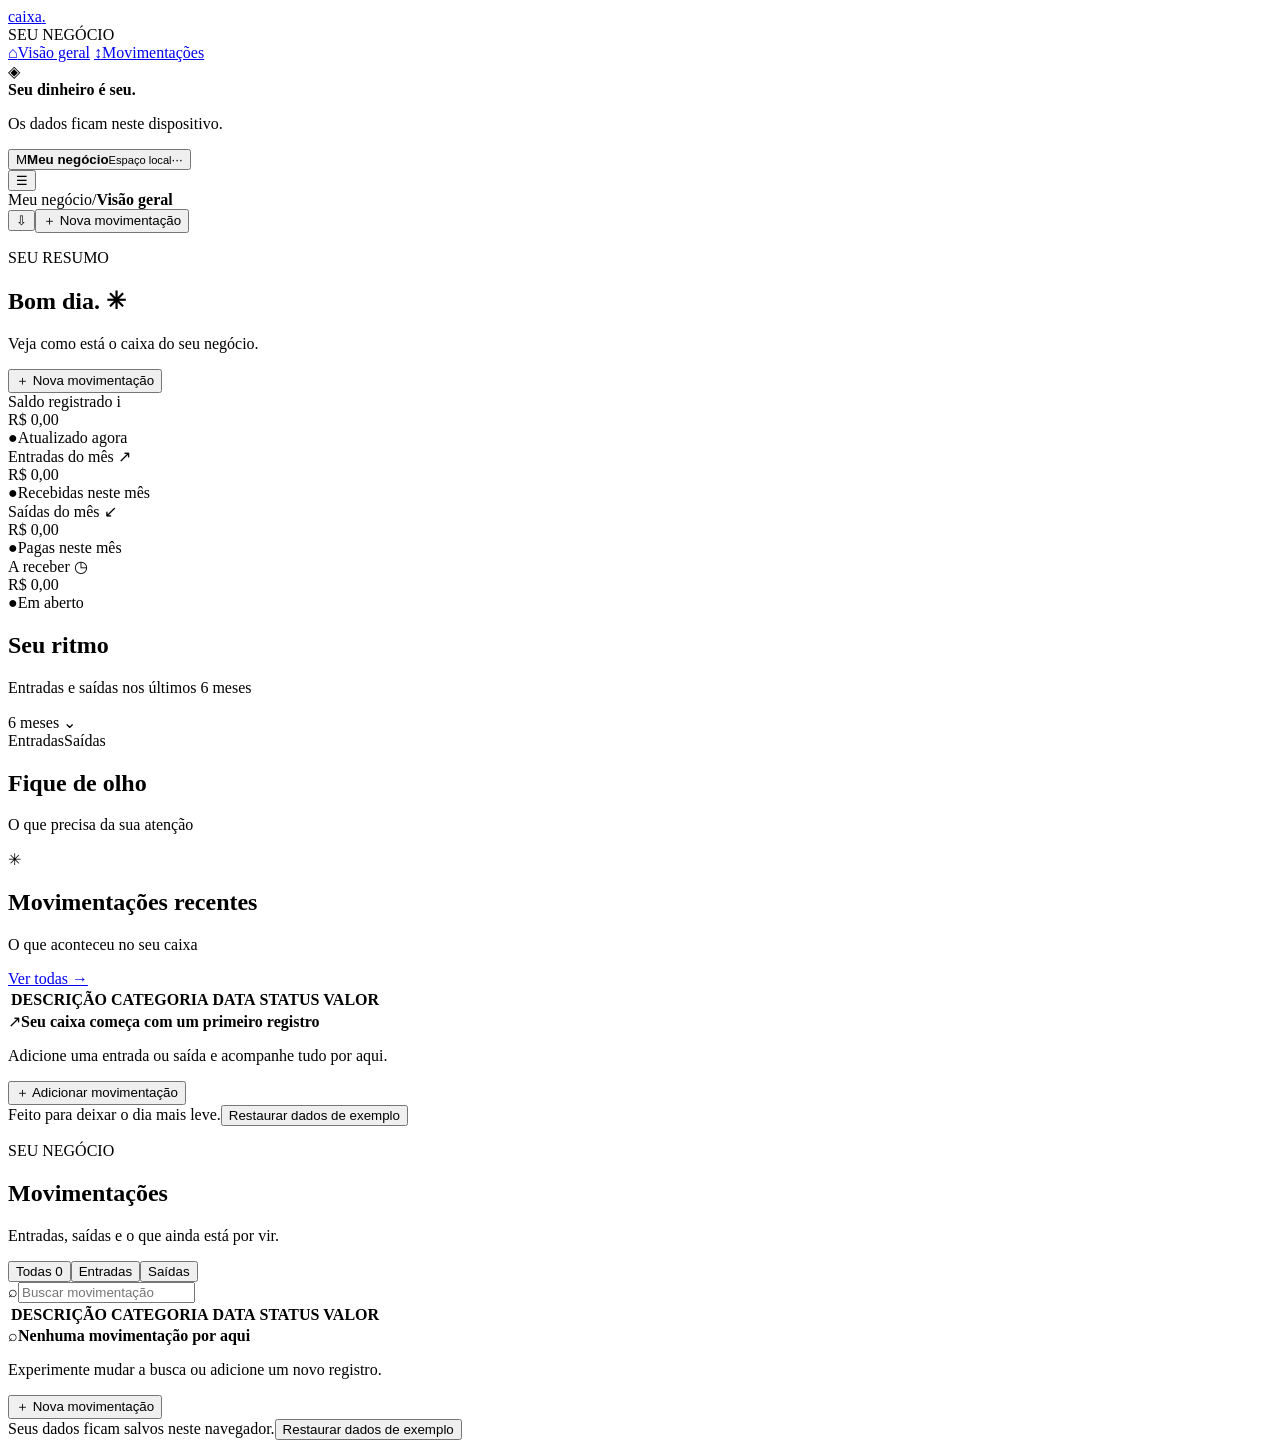
==== app.html @ cd9c591f "Add app.html" ====
<!doctype html>
<html lang="pt-BR">
  <head>
    <meta charset="UTF-8" />
    <meta name="viewport" content="width=device-width, initial-scale=1.0" />
    <meta name="theme-color" content="#f6f7f4" />
    <meta name="description" content="Um jeito simples e privado de acompanhar o caixa do seu negócio." />
    <title>Caixa — seu negócio, em dia</title>
    <link rel="stylesheet" href="styles.css" />
    <script src="app.js" defer></script>
  </head>
  <body>
    <div class="app-shell">
      <aside class="sidebar" id="sidebar">
        <a class="brand" href="#inicio" aria-label="Caixa, início">
          <span class="brand-mark"><span></span><span></span><span></span></span>
          <span>caixa<span class="brand-dot">.</span></span>
        </a>
        <div class="workspace-label">SEU NEGÓCIO</div>
        <nav class="main-nav" aria-label="Navegação principal">
          <a class="nav-item active" href="#inicio" data-view="inicio"><span class="nav-icon">⌂</span>Visão geral</a>
          <a class="nav-item" href="#movimentacoes" data-view="movimentacoes"><span class="nav-icon">↕</span>Movimentações</a>
        </nav>
        <div class="sidebar-bottom">
          <div class="privacy-card">
            <span class="privacy-icon">◈</span>
            <div><strong>Seu dinheiro é seu.</strong><p>Os dados ficam neste dispositivo.</p></div>
          </div>
          <button class="profile-button" type="button" aria-label="Perfil local">
            <span class="avatar">M</span><span class="profile-copy"><strong>Meu negócio</strong><small>Espaço local</small></span><span class="profile-menu">···</span>
          </button>
        </div>
      </aside>

      <main class="main-content">
        <header class="topbar">
          <button class="mobile-menu" id="mobile-menu" type="button" aria-label="Abrir menu">☰</button>
          <div class="breadcrumb"><span>Meu negócio</span><span class="crumb-slash">/</span><strong id="crumb-title">Visão geral</strong></div>
          <div class="top-actions"><button class="icon-button" id="export-button" type="button" title="Exportar movimentações em CSV" aria-label="Exportar CSV">⇩</button><button class="button button-primary top-add" id="top-add" type="button"><span>＋</span> Nova movimentação</button></div>
        </header>

        <section class="page-view" id="overview-view">
          <div class="page-heading">
            <div><p class="eyebrow" id="today-label">SEU RESUMO</p><h1>Bom dia. <span class="heading-spark">✳</span></h1><p class="subheading">Veja como está o caixa do seu negócio.</p></div>
            <button class="button button-primary heading-add" id="heading-add" type="button"><span>＋</span> Nova movimentação</button>
          </div>

          <div class="summary-grid">
            <article class="summary-card balance-card">
              <div class="card-label">Saldo registrado <span class="info-dot" title="Entradas recebidas menos saídas pagas, no histórico deste dispositivo.">i</span></div>
              <div class="metric" id="balance-value">R$ 0,00</div>
              <div class="metric-foot"><span class="metric-badge">●</span><span id="balance-foot">Atualizado agora</span></div>
              <div class="balance-decoration"><i></i><i></i><i></i><i></i><i></i></div>
            </article>
            <article class="summary-card">
              <div class="card-label">Entradas do mês <span class="metric-icon income-icon">↗</span></div>
              <div class="metric" id="income-value">R$ 0,00</div>
              <div class="metric-foot"><span class="muted-dot">●</span><span id="income-foot">Recebidas neste mês</span></div>
            </article>
            <article class="summary-card">
              <div class="card-label">Saídas do mês <span class="metric-icon expense-icon">↙</span></div>
              <div class="metric" id="expense-value">R$ 0,00</div>
              <div class="metric-foot"><span class="muted-dot">●</span><span id="expense-foot">Pagas neste mês</span></div>
            </article>
            <article class="summary-card due-card">
              <div class="card-label">A receber <span class="metric-icon due-icon">◷</span></div>
              <div class="metric" id="receivable-value">R$ 0,00</div>
              <div class="metric-foot"><span class="muted-dot">●</span><span id="receivable-foot">Em aberto</span></div>
            </article>
          </div>

          <div class="content-grid">
            <section class="panel chart-panel">
              <div class="panel-heading"><div><h2>Seu ritmo</h2><p>Entradas e saídas nos últimos 6 meses</p></div><span class="chart-period">6 meses <span>⌄</span></span></div>
              <div class="chart-legend"><span><i class="legend-income"></i>Entradas</span><span><i class="legend-expense"></i>Saídas</span></div>
              <div class="chart" id="cashflow-chart" aria-label="Gráfico de entradas e saídas"></div>
            </section>
            <section class="panel attention-panel">
              <div class="panel-heading"><div><h2>Fique de olho</h2><p>O que precisa da sua atenção</p></div><span class="attention-spark">✳</span></div>
              <div class="attention-content" id="attention-content"></div>
            </section>
          </div>

          <section class="panel transactions-panel">
            <div class="panel-heading transaction-heading"><div><h2>Movimentações recentes</h2><p>O que aconteceu no seu caixa</p></div><a href="#movimentacoes" class="text-link" data-view="movimentacoes">Ver todas <span>→</span></a></div>
            <div class="table-wrap"><table><thead><tr><th>DESCRIÇÃO</th><th>CATEGORIA</th><th>DATA</th><th>STATUS</th><th class="amount-col">VALOR</th><th></th></tr></thead><tbody id="recent-rows"></tbody></table></div>
            <div class="empty-state hidden" id="recent-empty"><span class="empty-illustration">↗</span><strong>Seu caixa começa com um primeiro registro</strong><p>Adicione uma entrada ou saída e acompanhe tudo por aqui.</p><button class="button button-secondary" id="empty-add">＋ Adicionar movimentação</button></div>
          </section>
          <footer class="app-footer"><span>Feito para deixar o dia mais leve.</span><button id="reset-demo" type="button">Restaurar dados de exemplo</button></footer>
        </section>

        <section class="page-view hidden" id="transactions-view">
          <div class="page-heading compact-heading"><div><p class="eyebrow">SEU NEGÓCIO</p><h1>Movimentações</h1><p class="subheading">Entradas, saídas e o que ainda está por vir.</p></div></div>
          <section class="panel transactions-panel all-transactions-panel">
            <div class="list-toolbar"><div class="filter-tabs" role="tablist" aria-label="Filtrar movimentações"><button class="filter-tab active" data-filter="todas" role="tab">Todas <span id="count-all">0</span></button><button class="filter-tab" data-filter="entrada" role="tab">Entradas</button><button class="filter-tab" data-filter="saida" role="tab">Saídas</button></div><label class="search-box"><span>⌕</span><input id="search-input" type="search" placeholder="Buscar movimentação" aria-label="Buscar movimentação" /></label></div>
            <div class="table-wrap"><table><thead><tr><th>DESCRIÇÃO</th><th>CATEGORIA</th><th>DATA</th><th>STATUS</th><th class="amount-col">VALOR</th><th></th></tr></thead><tbody id="all-rows"></tbody></table></div>
            <div class="empty-state hidden" id="all-empty"><span class="empty-illustration">⌕</span><strong>Nenhuma movimentação por aqui</strong><p>Experimente mudar a busca ou adicione um novo registro.</p><button class="button button-secondary" id="list-add">＋ Nova movimentação</button></div>
          </section>
          <footer class="app-footer"><span>Seus dados ficam salvos neste navegador.</span><button id="reset-demo-list" type="button">Restaurar dados de exemplo</button></footer>
        </section>
      </main>
    </div>
    <div class="toast" id="toast" role="status" aria-live="polite"></div>

    <dialog class="modal" id="transaction-modal">
      <form id="transaction-form" method="dialog">
        <div class="modal-heading"><div><p class="eyebrow">NO SEU CAIXA</p><h2>Nova movimentação</h2></div><button class="close-button" type="button" id="close-modal" aria-label="Fechar">×</button></div>
        <div class="type-switch" role="group" aria-label="Tipo de movimentação"><button class="type-option selected" type="button" data-type="entrada"><span>↗</span>Entrada</button><button class="type-option" type="button" data-type="saida"><span>↙</span>Saída</button></div>
        <label class="field-label">O que é?<input id="description" name="description" maxlength="64" placeholder="Ex.: Projeto de identidade visual" required /></label>
        <div class="field-row"><label class="field-label">Valor (R$)<input id="amount" name="amount" type="number" min="0.01" step="0.01" placeholder="0,00" required /></label><label class="field-label">Data<input id="date" name="date" type="date" required /></label></div>
        <div class="field-row"><label class="field-label">Categoria<select id="category" name="category"></select></label><label class="field-label">Status<select id="status" name="status"><option value="pendente">Em aberto</option><option value="concluida">Recebida / paga</option></select></label></div>
        <div class="modal-actions"><button class="button button-secondary" type="button" id="cancel-modal">Cancelar</button><button class="button button-primary" type="submit">Salvar movimentação <span>→</span></button></div>
      </form>
    </dialog>
    <dialog class="confirm-modal" id="confirm-modal"><div class="confirm-content"><span class="confirm-icon">↻</span><h2>Voltar ao começo?</h2><p>Isso restaura os exemplos e apaga os registros salvos neste navegador.</p><div class="modal-actions"><button class="button button-secondary" id="cancel-reset" type="button">Manter meus dados</button><button class="button button-primary" id="confirm-reset" type="button">Restaurar exemplos</button></div></div></dialog>
  </body>
</html>
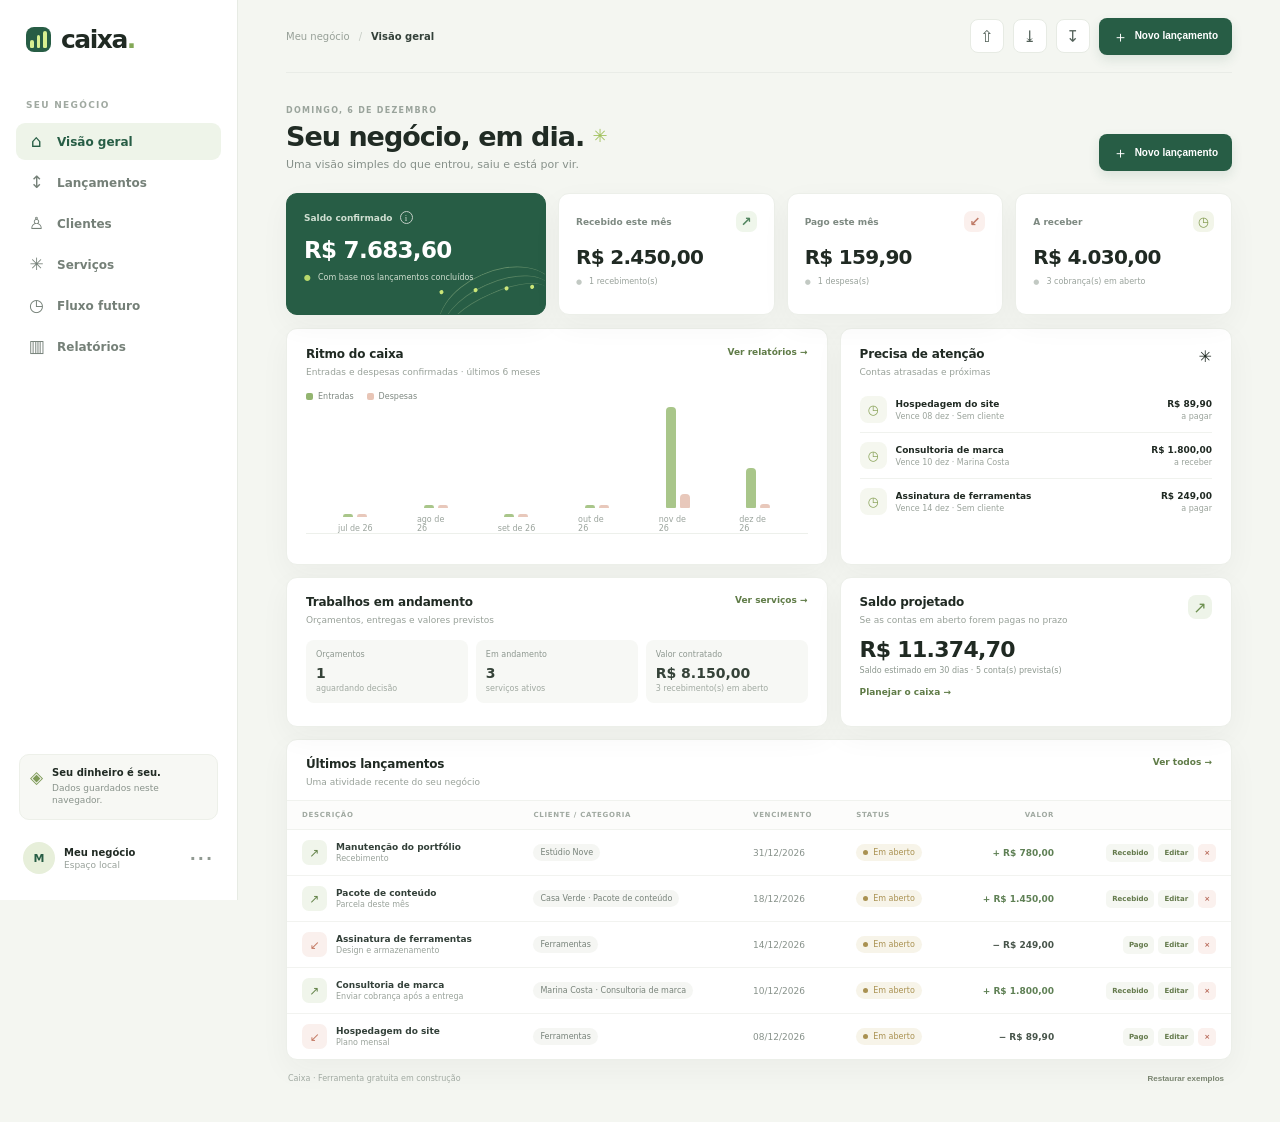
==== commit bf23c9d0: "Expand Caixa into a client and service cashflow workspace" ====
--- a/app.html
+++ b/app.html
@@ -3,32 +3,29 @@
   <head>
     <meta charset="UTF-8" />
     <meta name="viewport" content="width=device-width, initial-scale=1.0" />
-    <meta name="theme-color" content="#f6f7f4" />
-    <meta name="description" content="Um jeito simples e privado de acompanhar o caixa do seu negócio." />
-    <title>Caixa — seu negócio, em dia</title>
+    <meta name="theme-color" content="#f4f6f1" />
+    <meta name="description" content="Organize clientes, recebimentos e despesas do seu negócio em um só lugar." />
+    <title>Caixa — gestão simples para quem trabalha por conta</title>
     <link rel="stylesheet" href="styles.css" />
+    <link rel="stylesheet" href="features.css" />
     <script src="app.js" defer></script>
   </head>
   <body>
     <div class="app-shell">
       <aside class="sidebar" id="sidebar">
-        <a class="brand" href="#inicio" aria-label="Caixa, início">
-          <span class="brand-mark"><span></span><span></span><span></span></span>
-          <span>caixa<span class="brand-dot">.</span></span>
-        </a>
+        <a class="brand" href="#inicio" aria-label="Caixa, início"><span class="brand-mark"><i></i><i></i><i></i></span><span>caixa<span class="brand-dot">.</span></span></a>
         <div class="workspace-label">SEU NEGÓCIO</div>
         <nav class="main-nav" aria-label="Navegação principal">
           <a class="nav-item active" href="#inicio" data-view="inicio"><span class="nav-icon">⌂</span>Visão geral</a>
-          <a class="nav-item" href="#movimentacoes" data-view="movimentacoes"><span class="nav-icon">↕</span>Movimentações</a>
+          <a class="nav-item" href="#lancamentos" data-view="lancamentos"><span class="nav-icon">↕</span>Lançamentos</a>
+          <a class="nav-item" href="#clientes" data-view="clientes"><span class="nav-icon">♙</span>Clientes</a>
+          <a class="nav-item" href="#servicos" data-view="servicos"><span class="nav-icon">✳</span>Serviços</a>
+          <a class="nav-item" href="#planejamento" data-view="planejamento"><span class="nav-icon">◷</span>Fluxo futuro</a>
+          <a class="nav-item" href="#relatorios" data-view="relatorios"><span class="nav-icon">▥</span>Relatórios</a>
         </nav>
         <div class="sidebar-bottom">
-          <div class="privacy-card">
-            <span class="privacy-icon">◈</span>
-            <div><strong>Seu dinheiro é seu.</strong><p>Os dados ficam neste dispositivo.</p></div>
-          </div>
-          <button class="profile-button" type="button" aria-label="Perfil local">
-            <span class="avatar">M</span><span class="profile-copy"><strong>Meu negócio</strong><small>Espaço local</small></span><span class="profile-menu">···</span>
-          </button>
+          <div class="privacy-card"><span class="privacy-icon">◈</span><div><strong>Seu dinheiro é seu.</strong><p>Dados guardados neste navegador.</p></div></div>
+          <button class="profile-button" type="button" aria-label="Perfil local"><span class="avatar">M</span><span class="profile-copy"><strong>Meu negócio</strong><small>Espaço local</small></span><span class="profile-menu">···</span></button>
         </div>
       </aside>
 
@@ -36,83 +33,85 @@
         <header class="topbar">
           <button class="mobile-menu" id="mobile-menu" type="button" aria-label="Abrir menu">☰</button>
           <div class="breadcrumb"><span>Meu negócio</span><span class="crumb-slash">/</span><strong id="crumb-title">Visão geral</strong></div>
-          <div class="top-actions"><button class="icon-button" id="export-button" type="button" title="Exportar movimentações em CSV" aria-label="Exportar CSV">⇩</button><button class="button button-primary top-add" id="top-add" type="button"><span>＋</span> Nova movimentação</button></div>
+          <div class="top-actions">
+            <button class="icon-button" id="import-button" type="button" title="Importar CSV" aria-label="Importar CSV">⇧</button>
+            <input id="csv-file" type="file" accept=".csv,text/csv" hidden />
+            <button class="icon-button" id="backup-button" type="button" title="Baixar backup JSON" aria-label="Baixar backup">⤓</button>
+            <button class="icon-button" id="restore-button" type="button" title="Restaurar backup JSON" aria-label="Restaurar backup">↧</button>
+            <input id="backup-file" type="file" accept=".json,application/json" hidden />
+            <button class="button button-primary top-add" id="top-add" type="button"><span>＋</span> Novo lançamento</button>
+          </div>
         </header>
 
         <section class="page-view" id="overview-view">
           <div class="page-heading">
-            <div><p class="eyebrow" id="today-label">SEU RESUMO</p><h1>Bom dia. <span class="heading-spark">✳</span></h1><p class="subheading">Veja como está o caixa do seu negócio.</p></div>
-            <button class="button button-primary heading-add" id="heading-add" type="button"><span>＋</span> Nova movimentação</button>
+            <div><p class="eyebrow" id="today-label">SEU RESUMO</p><h1>Seu negócio, em dia. <span class="heading-spark">✳</span></h1><p class="subheading">Uma visão simples do que entrou, saiu e está por vir.</p></div>
+            <button class="button button-primary heading-add" id="heading-add" type="button"><span>＋</span> Novo lançamento</button>
           </div>
-
           <div class="summary-grid">
-            <article class="summary-card balance-card">
-              <div class="card-label">Saldo registrado <span class="info-dot" title="Entradas recebidas menos saídas pagas, no histórico deste dispositivo.">i</span></div>
-              <div class="metric" id="balance-value">R$ 0,00</div>
-              <div class="metric-foot"><span class="metric-badge">●</span><span id="balance-foot">Atualizado agora</span></div>
-              <div class="balance-decoration"><i></i><i></i><i></i><i></i><i></i></div>
-            </article>
-            <article class="summary-card">
-              <div class="card-label">Entradas do mês <span class="metric-icon income-icon">↗</span></div>
-              <div class="metric" id="income-value">R$ 0,00</div>
-              <div class="metric-foot"><span class="muted-dot">●</span><span id="income-foot">Recebidas neste mês</span></div>
-            </article>
-            <article class="summary-card">
-              <div class="card-label">Saídas do mês <span class="metric-icon expense-icon">↙</span></div>
-              <div class="metric" id="expense-value">R$ 0,00</div>
-              <div class="metric-foot"><span class="muted-dot">●</span><span id="expense-foot">Pagas neste mês</span></div>
-            </article>
-            <article class="summary-card due-card">
-              <div class="card-label">A receber <span class="metric-icon due-icon">◷</span></div>
-              <div class="metric" id="receivable-value">R$ 0,00</div>
-              <div class="metric-foot"><span class="muted-dot">●</span><span id="receivable-foot">Em aberto</span></div>
-            </article>
+            <article class="summary-card balance-card"><div class="card-label">Saldo confirmado <span class="info-dot" title="Entradas recebidas menos despesas pagas no seu histórico.">i</span></div><div class="metric" id="balance-value">R$ 0,00</div><div class="metric-foot"><span class="metric-badge">●</span><span>Com base nos lançamentos concluídos</span></div><div class="balance-decoration"><i></i><i></i><i></i><i></i></div></article>
+            <article class="summary-card"><div class="card-label">Recebido este mês <span class="metric-icon income-icon">↗</span></div><div class="metric" id="income-value">R$ 0,00</div><div class="metric-foot"><span class="muted-dot">●</span><span id="income-foot">Entradas confirmadas</span></div></article>
+            <article class="summary-card"><div class="card-label">Pago este mês <span class="metric-icon expense-icon">↙</span></div><div class="metric" id="expense-value">R$ 0,00</div><div class="metric-foot"><span class="muted-dot">●</span><span id="expense-foot">Despesas confirmadas</span></div></article>
+            <article class="summary-card due-card"><div class="card-label">A receber <span class="metric-icon due-icon">◷</span></div><div class="metric" id="receivable-value">R$ 0,00</div><div class="metric-foot"><span class="muted-dot">●</span><span id="receivable-foot">Em aberto</span></div></article>
           </div>
-
-          <div class="content-grid">
-            <section class="panel chart-panel">
-              <div class="panel-heading"><div><h2>Seu ritmo</h2><p>Entradas e saídas nos últimos 6 meses</p></div><span class="chart-period">6 meses <span>⌄</span></span></div>
-              <div class="chart-legend"><span><i class="legend-income"></i>Entradas</span><span><i class="legend-expense"></i>Saídas</span></div>
-              <div class="chart" id="cashflow-chart" aria-label="Gráfico de entradas e saídas"></div>
-            </section>
-            <section class="panel attention-panel">
-              <div class="panel-heading"><div><h2>Fique de olho</h2><p>O que precisa da sua atenção</p></div><span class="attention-spark">✳</span></div>
-              <div class="attention-content" id="attention-content"></div>
-            </section>
+          <div class="overview-grid">
+            <section class="panel chart-panel"><div class="panel-heading"><div><h2>Ritmo do caixa</h2><p>Entradas e despesas confirmadas · últimos 6 meses</p></div><a class="panel-link" href="#relatorios" data-view="relatorios">Ver relatórios →</a></div><div class="chart-legend"><span><i class="legend-income"></i>Entradas</span><span><i class="legend-expense"></i>Despesas</span></div><div class="chart" id="cashflow-chart" aria-label="Gráfico de entradas e despesas"></div></section>
+            <section class="panel attention-panel"><div class="panel-heading"><div><h2>Precisa de atenção</h2><p>Contas atrasadas e próximas</p></div><span class="attention-spark">✳</span></div><div class="attention-content" id="attention-content"></div></section>
           </div>
-
-          <section class="panel transactions-panel">
-            <div class="panel-heading transaction-heading"><div><h2>Movimentações recentes</h2><p>O que aconteceu no seu caixa</p></div><a href="#movimentacoes" class="text-link" data-view="movimentacoes">Ver todas <span>→</span></a></div>
-            <div class="table-wrap"><table><thead><tr><th>DESCRIÇÃO</th><th>CATEGORIA</th><th>DATA</th><th>STATUS</th><th class="amount-col">VALOR</th><th></th></tr></thead><tbody id="recent-rows"></tbody></table></div>
-            <div class="empty-state hidden" id="recent-empty"><span class="empty-illustration">↗</span><strong>Seu caixa começa com um primeiro registro</strong><p>Adicione uma entrada ou saída e acompanhe tudo por aqui.</p><button class="button button-secondary" id="empty-add">＋ Adicionar movimentação</button></div>
-          </section>
-          <footer class="app-footer"><span>Feito para deixar o dia mais leve.</span><button id="reset-demo" type="button">Restaurar dados de exemplo</button></footer>
+          <div class="overview-grid secondary-grid">
+            <section class="panel pipeline-panel"><div class="panel-heading"><div><h2>Trabalhos em andamento</h2><p>Orçamentos, entregas e valores previstos</p></div><a class="panel-link" href="#servicos" data-view="servicos">Ver serviços →</a></div><div class="pipeline-content" id="pipeline-content"></div></section>
+            <section class="panel forecast-card"><div class="panel-heading"><div><h2>Saldo projetado</h2><p>Se as contas em aberto forem pagas no prazo</p></div><span class="forecast-icon">↗</span></div><div class="forecast-metric" id="forecast-value">R$ 0,00</div><div class="forecast-note" id="forecast-note">Projeção para os próximos 30 dias</div><a class="panel-link" href="#planejamento" data-view="planejamento">Planejar o caixa →</a></section>
+          </div>
+          <section class="panel transactions-panel"><div class="panel-heading transaction-heading"><div><h2>Últimos lançamentos</h2><p>Uma atividade recente do seu negócio</p></div><a class="panel-link" href="#lancamentos" data-view="lancamentos">Ver todos →</a></div><div class="table-wrap"><table><thead><tr><th>DESCRIÇÃO</th><th>CLIENTE / CATEGORIA</th><th>VENCIMENTO</th><th>STATUS</th><th class="amount-col">VALOR</th><th></th></tr></thead><tbody id="recent-rows"></tbody></table></div><div class="empty-state hidden" id="recent-empty"><span class="empty-illustration">↗</span><strong>Comece registrando um recebimento ou uma despesa</strong><p>Seus lançamentos ajudam a enxergar o caixa e o trabalho que vem pela frente.</p><button class="button button-secondary" id="empty-add">＋ Novo lançamento</button></div></section>
+          <footer class="app-footer"><span>Caixa · Ferramenta gratuita em construção</span><button id="reset-demo" type="button">Restaurar exemplos</button></footer>
         </section>
 
         <section class="page-view hidden" id="transactions-view">
-          <div class="page-heading compact-heading"><div><p class="eyebrow">SEU NEGÓCIO</p><h1>Movimentações</h1><p class="subheading">Entradas, saídas e o que ainda está por vir.</p></div></div>
-          <section class="panel transactions-panel all-transactions-panel">
-            <div class="list-toolbar"><div class="filter-tabs" role="tablist" aria-label="Filtrar movimentações"><button class="filter-tab active" data-filter="todas" role="tab">Todas <span id="count-all">0</span></button><button class="filter-tab" data-filter="entrada" role="tab">Entradas</button><button class="filter-tab" data-filter="saida" role="tab">Saídas</button></div><label class="search-box"><span>⌕</span><input id="search-input" type="search" placeholder="Buscar movimentação" aria-label="Buscar movimentação" /></label></div>
-            <div class="table-wrap"><table><thead><tr><th>DESCRIÇÃO</th><th>CATEGORIA</th><th>DATA</th><th>STATUS</th><th class="amount-col">VALOR</th><th></th></tr></thead><tbody id="all-rows"></tbody></table></div>
-            <div class="empty-state hidden" id="all-empty"><span class="empty-illustration">⌕</span><strong>Nenhuma movimentação por aqui</strong><p>Experimente mudar a busca ou adicione um novo registro.</p><button class="button button-secondary" id="list-add">＋ Nova movimentação</button></div>
-          </section>
-          <footer class="app-footer"><span>Seus dados ficam salvos neste navegador.</span><button id="reset-demo-list" type="button">Restaurar dados de exemplo</button></footer>
+          <div class="page-heading compact-heading"><div><p class="eyebrow">CAIXA DO NEGÓCIO</p><h1>Lançamentos</h1><p class="subheading">Recebimentos, despesas e pagamentos que ainda estão em aberto.</p></div><button class="button button-primary heading-add" id="list-add" type="button"><span>＋</span> Novo lançamento</button></div>
+          <section class="panel transactions-panel all-transactions-panel"><div class="list-toolbar"><div class="filter-tabs" role="tablist" aria-label="Filtrar lançamentos"><button class="filter-tab active" data-filter="todos" role="tab">Todos <span id="count-all">0</span></button><button class="filter-tab" data-filter="entrada" role="tab">Recebimentos</button><button class="filter-tab" data-filter="saida" role="tab">Despesas</button><button class="filter-tab" data-filter="abertos" role="tab">Em aberto</button></div><label class="search-box"><span>⌕</span><input id="search-input" type="search" placeholder="Buscar cliente ou lançamento" aria-label="Buscar cliente ou lançamento" /></label></div><div class="table-wrap"><table><thead><tr><th>DESCRIÇÃO</th><th>CLIENTE / CATEGORIA</th><th>VENCIMENTO</th><th>STATUS</th><th class="amount-col">VALOR</th><th>AÇÕES</th></tr></thead><tbody id="all-rows"></tbody></table></div><div class="empty-state hidden" id="all-empty"><span class="empty-illustration">⌕</span><strong>Nenhum lançamento encontrado</strong><p>Mude a busca ou o filtro, ou registre uma nova movimentação.</p><button class="button button-secondary" id="list-empty-add">＋ Novo lançamento</button></div></section>
+          <footer class="app-footer"><span>Importe um CSV bancário ou registre as movimentações manualmente.</span><button id="csv-template" type="button">Baixar modelo CSV</button></footer>
+        </section>
+
+        <section class="page-view hidden" id="clients-view">
+          <div class="page-heading compact-heading"><div><p class="eyebrow">RELACIONAMENTO</p><h1>Clientes e serviços</h1><p class="subheading">Veja quem contratou seu trabalho e o que ainda falta receber.</p></div><button class="button button-primary heading-add" id="client-add" type="button"><span>＋</span> Novo cliente</button></div>
+          <div class="client-summary-row"><article class="mini-stat"><span>Clientes cadastrados</span><strong id="client-count">0</strong></article><article class="mini-stat"><span>Clientes com valores em aberto</span><strong id="client-open-count">0</strong></article><article class="mini-stat"><span>Total a receber</span><strong id="client-open-total">R$ 0,00</strong></article></div>
+          <section class="panel clients-panel"><div class="panel-heading transaction-heading"><div><h2>Seus clientes</h2><p>Cadastro e recebimentos associados</p></div><label class="search-box"><span>⌕</span><input id="client-search" type="search" placeholder="Buscar cliente" aria-label="Buscar cliente" /></label></div><div class="client-grid" id="client-grid"></div><div class="empty-state hidden" id="clients-empty"><span class="empty-illustration">♙</span><strong>Organize seus clientes por aqui</strong><p>Associe recebimentos a clientes e saiba onde estão os serviços em aberto.</p><button class="button button-secondary" id="client-empty-add">＋ Cadastrar cliente</button></div></section>
+          <footer class="app-footer"><span>Os dados ficam somente neste navegador.</span><button id="client-export" type="button">Exportar lista</button></footer>
+        </section>
+
+        <section class="page-view hidden" id="services-view">
+          <div class="page-heading compact-heading"><div><p class="eyebrow">TRABALHO</p><h1>Serviços e projetos</h1><p class="subheading">Acompanhe o que foi combinado, o que está em andamento e o que já foi entregue.</p></div><button class="button button-primary heading-add" id="service-add" type="button"><span>＋</span> Novo serviço</button></div>
+          <div class="service-summary-row"><article class="mini-stat"><span>Orçamentos em aberto</span><strong id="service-quotes">0</strong></article><article class="mini-stat"><span>Em andamento</span><strong id="service-active">0</strong></article><article class="mini-stat"><span>Valor contratado</span><strong id="service-value">R$ 0,00</strong></article></div>
+          <section class="panel services-panel"><div class="panel-heading transaction-heading"><div><h2>Seu trabalho</h2><p>Organize cada serviço e acompanhe os recebimentos associados</p></div><label class="search-box"><span>⌕</span><input id="service-search" type="search" placeholder="Buscar serviço ou cliente" aria-label="Buscar serviço ou cliente" /></label></div><div class="service-grid" id="service-grid"></div><div class="empty-state hidden" id="services-empty"><span class="empty-illustration">✳</span><strong>Registre o próximo trabalho antes de começar</strong><p>Você pode acompanhar o valor combinado, prazo e pagamentos ligados ao serviço.</p><button class="button button-secondary" id="service-empty-add">＋ Novo serviço</button></div></section>
+          <footer class="app-footer"><span>O valor combinado não cria um lançamento automaticamente.</span><button id="service-add-footer" type="button">＋ Cadastrar serviço</button></footer>
+        </section>
+
+        <section class="page-view hidden" id="planning-view">
+          <div class="page-heading compact-heading"><div><p class="eyebrow">PLANEJAMENTO</p><h1>Fluxo futuro</h1><p class="subheading">Uma estimativa simples com base nos lançamentos que você cadastrou.</p></div><button class="button button-primary heading-add" id="plan-add" type="button"><span>＋</span> Agendar conta</button></div>
+          <div class="horizon-tabs" role="group" aria-label="Horizonte da projeção"><button class="horizon-tab active" data-days="30">30 dias</button><button class="horizon-tab" data-days="60">60 dias</button><button class="horizon-tab" data-days="90">90 dias</button></div>
+          <div class="plan-summary-grid"><article class="plan-summary"><span>Saldo confirmado hoje</span><strong id="plan-current">R$ 0,00</strong><small>Entradas recebidas menos despesas pagas</small></article><article class="plan-summary"><span>Entradas previstas</span><strong class="positive" id="plan-incoming">R$ 0,00</strong><small id="plan-incoming-count">0 recebimentos em aberto</small></article><article class="plan-summary"><span>Despesas previstas</span><strong class="negative" id="plan-outgoing">R$ 0,00</strong><small id="plan-outgoing-count">0 despesas em aberto</small></article><article class="plan-summary plan-total"><span>Saldo projetado</span><strong id="plan-projected">R$ 0,00</strong><small id="plan-horizon-note">Ao final dos próximos 30 dias</small></article></div>
+          <section class="panel plan-panel"><div class="panel-heading transaction-heading"><div><h2>O que vem pela frente</h2><p>Contas em aberto dentro do período selecionado</p></div></div><div class="timeline" id="timeline"></div><div class="empty-state hidden" id="timeline-empty"><span class="empty-illustration">◷</span><strong>Sem contas previstas neste período</strong><p>Adicione recebimentos ou despesas futuras para acompanhar a projeção.</p></div></section>
+          <p class="disclaimer">A projeção considera apenas os lançamentos registrados. Ela não consulta bancos nem prevê novos contratos ou despesas.</p>
+        </section>
+
+        <section class="page-view hidden" id="reports-view">
+          <div class="page-heading compact-heading"><div><p class="eyebrow">ANÁLISE DO NEGÓCIO</p><h1>Relatórios</h1><p class="subheading">Acompanhe as movimentações confirmadas e distribua os gastos por categoria.</p></div><button class="button button-secondary" id="report-csv">⇩ Exportar CSV</button></div>
+          <div class="report-filter"><label for="report-month">Período</label><select id="report-month" aria-label="Escolher período"></select></div>
+          <div class="report-summary-grid"><article class="summary-card"><div class="card-label">Recebido no período</div><div class="metric" id="report-income">R$ 0,00</div><div class="metric-foot"><span class="muted-dot">●</span><span id="report-income-count">0 recebimentos</span></div></article><article class="summary-card"><div class="card-label">Despesas pagas</div><div class="metric" id="report-expense">R$ 0,00</div><div class="metric-foot"><span class="muted-dot">●</span><span id="report-expense-count">0 despesas</span></div></article><article class="summary-card"><div class="card-label">Resultado do período</div><div class="metric" id="report-net">R$ 0,00</div><div class="metric-foot"><span class="muted-dot">●</span><span>Recebido menos pago</span></div></article></div>
+          <div class="overview-grid report-grid"><section class="panel category-panel"><div class="panel-heading"><div><h2>Despesas por categoria</h2><p>Despesas concluídas no período</p></div></div><div class="category-list" id="category-list"></div></section><section class="panel report-note"><span class="report-note-icon">✳</span><h2>O que esses números mostram</h2><p>Este relatório soma os lançamentos concluídos que você registrou. Use o CSV para conferir os dados com sua planilha ou contador.</p><button class="button button-secondary" id="report-backup">Baixar cópia de segurança</button></section></div>
+          <footer class="app-footer"><span>Caixa organiza registros; não substitui contabilidade.</span><button id="report-import">Importar CSV</button></footer>
         </section>
       </main>
     </div>
+
+    <dialog class="modal" id="transaction-modal"><form id="transaction-form" method="dialog"><div class="modal-heading"><div><p class="eyebrow">NO SEU CAIXA</p><h2 id="transaction-modal-title">Novo lançamento</h2></div><button class="close-button" type="button" data-close="transaction-modal" aria-label="Fechar">×</button></div><div class="type-switch" role="group" aria-label="Tipo do lançamento"><button class="type-option selected" type="button" data-type="entrada"><span>↗</span>Recebimento</button><button class="type-option" type="button" data-type="saida"><span>↙</span>Despesa</button></div><label class="field-label">Descrição<input id="description" name="description" maxlength="80" placeholder="Ex.: Projeto de identidade visual" required /></label><div class="field-row"><label class="field-label">Valor (R$)<input id="amount" name="amount" type="number" min="0.01" step="0.01" placeholder="0,00" required /></label><label class="field-label">Vencimento<input id="date" name="date" type="date" required /></label></div><div class="field-row"><label class="field-label">Categoria<select id="category" name="category"></select></label><label class="field-label">Cliente<select id="client-id" name="clientId"><option value="">Sem cliente associado</option></select></label></div><label class="field-label">Serviço / projeto <span class="optional-label">opcional</span><select id="project-id" name="projectId"><option value="">Sem serviço associado</option></select></label><label class="field-label">Observação <span class="optional-label">opcional</span><textarea id="notes" name="notes" maxlength="220" placeholder="Detalhes úteis para você"></textarea></label><label class="check-row"><input id="status" name="status" type="checkbox" /><span>Já foi recebido / pago</span></label><div class="modal-actions"><button class="button button-secondary" type="button" data-close="transaction-modal">Cancelar</button><button class="button button-primary" type="submit">Salvar lançamento <span>→</span></button></div></form></dialog>
+
+    <dialog class="modal" id="client-modal"><form id="client-form" method="dialog"><div class="modal-heading"><div><p class="eyebrow">RELACIONAMENTO</p><h2 id="client-modal-title">Novo cliente</h2></div><button class="close-button" type="button" data-close="client-modal" aria-label="Fechar">×</button></div><label class="field-label">Nome do cliente<input id="client-name" name="name" maxlength="70" placeholder="Ex.: Estúdio Nove" required /></label><div class="field-row"><label class="field-label">E-mail <span class="optional-label">opcional</span><input id="client-email" name="email" type="email" maxlength="100" placeholder="contato@exemplo.com" /></label><label class="field-label">Telefone <span class="optional-label">opcional</span><input id="client-phone" name="phone" type="tel" maxlength="30" placeholder="(11) 99999-9999" /></label></div><label class="field-label">Observações <span class="optional-label">opcional</span><textarea id="client-notes" name="notes" maxlength="220" placeholder="Preferências, combinado ou próximo passo"></textarea></label><div class="modal-actions"><button class="button button-secondary" type="button" data-close="client-modal">Cancelar</button><button class="button button-primary" type="submit">Salvar cliente <span>→</span></button></div></form></dialog>
+
+    <dialog class="modal" id="service-modal"><form id="service-form" method="dialog"><div class="modal-heading"><div><p class="eyebrow">TRABALHO</p><h2 id="service-modal-title">Novo serviço</h2></div><button class="close-button" type="button" data-close="service-modal" aria-label="Fechar">×</button></div><label class="field-label">Nome do serviço<input id="service-title" name="title" maxlength="80" placeholder="Ex.: Site institucional" required /></label><div class="field-row"><label class="field-label">Cliente<select id="service-client" name="clientId" required></select></label><label class="field-label">Valor combinado (R$)<input id="service-amount" name="amount" type="number" min="0" step="0.01" placeholder="0,00" required /></label></div><div class="field-row"><label class="field-label">Prazo combinado<input id="service-date" name="date" type="date" required /></label><label class="field-label">Etapa<select id="service-status" name="status"><option value="orcamento">Orçamento</option><option value="andamento">Em andamento</option><option value="concluido">Entregue</option><option value="cancelado">Cancelado</option></select></label></div><label class="field-label">Detalhes <span class="optional-label">opcional</span><textarea id="service-notes" name="notes" maxlength="220" placeholder="Escopo, parcelas ou próximos passos"></textarea></label><div class="modal-actions"><button class="button button-secondary" type="button" data-close="service-modal">Cancelar</button><button class="button button-primary" type="submit">Salvar serviço <span>→</span></button></div></form></dialog>
+
+    <dialog class="confirm-modal" id="confirm-modal"><div class="confirm-content"><span class="confirm-icon">↻</span><h2>Restaurar exemplos?</h2><p>Isso apaga os dados deste navegador e recoloca os lançamentos e clientes demonstrativos.</p><div class="modal-actions"><button class="button button-secondary" id="cancel-reset" type="button">Manter meus dados</button><button class="button button-primary" id="confirm-reset" type="button">Restaurar exemplos</button></div></div></dialog>
     <div class="toast" id="toast" role="status" aria-live="polite"></div>
-
-    <dialog class="modal" id="transaction-modal">
-      <form id="transaction-form" method="dialog">
-        <div class="modal-heading"><div><p class="eyebrow">NO SEU CAIXA</p><h2>Nova movimentação</h2></div><button class="close-button" type="button" id="close-modal" aria-label="Fechar">×</button></div>
-        <div class="type-switch" role="group" aria-label="Tipo de movimentação"><button class="type-option selected" type="button" data-type="entrada"><span>↗</span>Entrada</button><button class="type-option" type="button" data-type="saida"><span>↙</span>Saída</button></div>
-        <label class="field-label">O que é?<input id="description" name="description" maxlength="64" placeholder="Ex.: Projeto de identidade visual" required /></label>
-        <div class="field-row"><label class="field-label">Valor (R$)<input id="amount" name="amount" type="number" min="0.01" step="0.01" placeholder="0,00" required /></label><label class="field-label">Data<input id="date" name="date" type="date" required /></label></div>
-        <div class="field-row"><label class="field-label">Categoria<select id="category" name="category"></select></label><label class="field-label">Status<select id="status" name="status"><option value="pendente">Em aberto</option><option value="concluida">Recebida / paga</option></select></label></div>
-        <div class="modal-actions"><button class="button button-secondary" type="button" id="cancel-modal">Cancelar</button><button class="button button-primary" type="submit">Salvar movimentação <span>→</span></button></div>
-      </form>
-    </dialog>
-    <dialog class="confirm-modal" id="confirm-modal"><div class="confirm-content"><span class="confirm-icon">↻</span><h2>Voltar ao começo?</h2><p>Isso restaura os exemplos e apaga os registros salvos neste navegador.</p><div class="modal-actions"><button class="button button-secondary" id="cancel-reset" type="button">Manter meus dados</button><button class="button button-primary" id="confirm-reset" type="button">Restaurar exemplos</button></div></div></dialog>
   </body>
 </html>
 
--- a/styles.css
+++ b/styles.css
@@ -0,0 +1,5 @@
+:root{font-family:"DM Sans",Inter,ui-sans-serif,system-ui,-apple-system,"Segoe UI",sans-serif;color:#202a23;background:#f4f6f1;font-synthesis:none;text-rendering:optimizeLegibility;--ink:#202a23;--muted:#849087;--line:#e7ebe4;--green:#275d45;--green-dark:#1d4935;--lime:#d7ef8b;--paper:#fff;--soft:#f8f9f6;--red:#bd6955;--amber:#a88443;--shadow:0 10px 30px rgba(36,54,43,.045)}*{box-sizing:border-box}body{margin:0;min-width:320px}button,input,select,textarea{font:inherit}button{cursor:pointer}.app-shell{min-height:100vh}.sidebar{position:fixed;inset:0 auto 0 0;width:238px;background:#fff;border-right:1px solid var(--line);display:flex;flex-direction:column;padding:27px 16px 17px;z-index:5}.brand{display:flex;align-items:center;gap:10px;text-decoration:none;color:var(--ink);font:800 25px/1 ui-sans-serif,system-ui,sans-serif;letter-spacing:-1.5px;padding:0 10px}.brand-dot{color:#84a957}.brand-mark{width:25px;height:25px;display:flex;align-items:end;gap:3px;padding:4px;border-radius:8px;background:var(--green)}.brand-mark i{display:block;background:#d8f091;border-radius:3px 3px 2px 2px;width:4px}.brand-mark i:nth-child(1){height:8px}.brand-mark i:nth-child(2){height:13px}.brand-mark i:nth-child(3){height:17px}.workspace-label{margin:48px 10px 13px;font-size:9px;font-weight:700;letter-spacing:1.3px;color:#a0a9a1}.main-nav{display:grid;gap:4px}.nav-item{display:flex;align-items:center;gap:11px;padding:10px 11px;border-radius:9px;text-decoration:none;color:#758078;font-size:12px;font-weight:600;transition:.16s}.nav-item:hover{background:#f7f8f5;color:var(--ink)}.nav-item.active{background:#eef4e9;color:var(--green)}.nav-icon{width:19px;text-align:center;font-size:17px;line-height:17px;font-weight:400}.sidebar-bottom{margin-top:auto}.privacy-card{display:flex;align-items:flex-start;gap:9px;padding:12px 10px;margin:0 3px 13px;background:#f7f8f4;border:1px solid #edf0e9;border-radius:10px}.privacy-icon{color:#7e9a57;font-size:17px}.privacy-card strong{display:block;font-size:10px}.privacy-card p{margin:4px 0 0;color:#89938b;font-size:9px;line-height:1.4}.profile-button{display:flex;align-items:center;width:100%;border:0;background:transparent;padding:9px 7px;gap:9px;text-align:left;color:var(--ink)}.avatar{display:grid;place-items:center;width:32px;height:32px;border-radius:50%;background:#e7efda;color:var(--green);font-size:11px;font-weight:700}.profile-copy{display:grid;gap:2px}.profile-copy strong{font-size:10px}.profile-copy small{color:#98a19a;font-size:9px}.profile-menu{margin-left:auto;color:#909991;font-weight:700;letter-spacing:2px}.main-content{margin-left:238px;max-width:1700px;padding:0 48px 25px}.topbar{height:73px;display:flex;align-items:center;justify-content:space-between;border-bottom:1px solid #e9ece7}.breadcrumb{display:flex;align-items:center;gap:9px;color:#97a098;font-size:10px}.breadcrumb strong{color:#334039;font-weight:600}.crumb-slash{color:#c6ccc5}.top-actions{display:flex;align-items:center;gap:9px}.icon-button,.mobile-menu{height:34px;width:34px;display:grid;place-items:center;border:1px solid var(--line);background:#fff;border-radius:8px;color:#536159;font-size:16px}.mobile-menu{display:none}.button{border:0;border-radius:8px;min-height:37px;padding:0 14px;display:inline-flex;align-items:center;justify-content:center;gap:7px;font:600 10px/1 "DM Sans",sans-serif;white-space:nowrap;transition:transform .15s,background .15s,box-shadow .15s}.button:hover{transform:translateY(-1px)}.button-primary{background:var(--green);color:white;box-shadow:0 5px 12px rgba(39,92,69,.12)}.button-primary:hover{background:var(--green-dark)}.button-primary span{font-size:15px;font-weight:400}.button-secondary{background:#fff;border:1px solid var(--line);color:#526057}.button-secondary:hover{background:#f8f9f6}.page-view{padding-top:33px;max-width:1200px;margin:0 auto}.page-heading{display:flex;align-items:flex-end;justify-content:space-between;margin:0 0 22px}.eyebrow{font-size:8px;font-weight:700;letter-spacing:1.25px;color:#9aa49c;margin:0 0 6px}.page-heading h1{font:750 27px/1.15 ui-sans-serif,system-ui,sans-serif;letter-spacing:-1px;margin:0;color:#202b24}.heading-spark{color:#a2c25f;font-size:18px;vertical-align:4px}.subheading{margin:6px 0 0;color:#87918a;font-size:11px}.summary-grid{display:grid;grid-template-columns:1.2fr 1fr 1fr 1fr;gap:12px}.summary-card{height:122px;position:relative;overflow:hidden;padding:17px 17px 14px;background:white;border:1px solid #ecefe9;border-radius:11px;box-shadow:var(--shadow)}.balance-card{background:var(--green);color:#fff;border-color:var(--green)}.card-label{font-size:9px;font-weight:600;color:#7d8981;display:flex;align-items:center;gap:7px}.balance-card .card-label{color:#d0dfd2}.info-dot{height:13px;width:13px;border:1px solid #c2cdc5;border-radius:50%;display:inline-grid;place-items:center;font:9px Georgia;cursor:help}.metric{font:750 20px/1.2 ui-sans-serif,system-ui,sans-serif;letter-spacing:-.7px;margin-top:13px;white-space:nowrap}.balance-card .metric{font-size:23px;position:relative;z-index:1}.metric-foot{display:flex;align-items:center;gap:7px;margin-top:8px;font-size:8px;color:#99a29b}.balance-card .metric-foot{color:#cfddcf;position:relative;z-index:1}.metric-badge{font-size:8px;color:#b9d86b}.muted-dot{font-size:7px;color:#c2c9c3}.metric-icon{margin-left:auto;width:21px;height:21px;border-radius:7px;display:grid;place-items:center;font-size:13px}.income-icon{color:#51855f;background:#eff6eb}.expense-icon{color:#bf7b67;background:#fbf0ed}.due-icon{color:#839b50;background:#f2f5e9}.balance-decoration{position:absolute;width:125px;height:80px;right:-15px;bottom:-37px;border-top:1px solid rgba(222,239,180,.33);transform:rotate(-24deg);border-radius:50%}.balance-decoration:before,.balance-decoration:after{content:"";position:absolute;inset:10px 4px;border-top:1px solid rgba(222,239,180,.25);border-radius:50%}.balance-decoration:after{inset:20px 8px}.balance-decoration i{position:absolute;width:4px;height:4px;border-radius:50%;background:#cbe678;top:-3px;left:17px}.balance-decoration i:nth-child(2){top:9px;left:49px}.balance-decoration i:nth-child(3){top:20px;left:78px}.balance-decoration i:nth-child(4){top:29px;left:102px}.overview-grid{display:grid;grid-template-columns:1.38fr 1fr;gap:12px;margin-top:13px}.panel{background:#fff;border:1px solid #ecefe9;border-radius:11px;box-shadow:var(--shadow)}.chart-panel,.attention-panel{min-height:237px;padding:18px 19px}.panel-heading{display:flex;align-items:flex-start;justify-content:space-between}.panel-heading h2{font:700 12px/1.25 ui-sans-serif,system-ui,sans-serif;margin:0;letter-spacing:-.2px}.panel-heading p{font-size:9px;color:#98a199;margin:5px 0 0}.panel-link,.text-link{color:#607c48;text-decoration:none;font-size:9px;font-weight:650;white-space:nowrap}.chart-legend{display:flex;gap:13px;margin-top:15px;color:#7e8881;font-size:8px}.chart-legend span{display:flex;align-items:center;gap:5px}.chart-legend i{width:7px;height:7px;border-radius:2px}.legend-income{background:#93b570}.legend-expense{background:#e8c5b6}.chart{height:127px;margin-top:6px;display:flex;align-items:stretch;justify-content:space-around;border-bottom:1px solid #edf0eb;padding:0 9px}.chart-month{height:100%;width:38px;display:flex;flex-direction:column;align-items:center;justify-content:flex-end;position:relative}.chart-bars{height:102px;width:100%;display:flex;align-items:flex-end;justify-content:center;gap:4px;position:relative}.bar{width:10px;border-radius:4px 4px 1px 1px;min-height:3px;transition:height .35s}.bar.income{background:#a9c68a}.bar.expense{background:#e8c8bb}.month-label{font-size:8px;color:#9ba49d;padding:7px 0 0}.attention-content{margin-top:10px}.attention-item{display:flex;align-items:center;gap:9px;padding:9px 0;border-top:1px solid #f0f2ee}.attention-item:first-child{border-top:0}.attention-symbol{width:27px;height:27px;display:grid;place-items:center;background:#f5f7ef;color:#8aa35a;border-radius:8px;font-size:13px;flex:none}.attention-symbol.late{color:#c67c65;background:#fbf0ed}.attention-copy{flex:1;min-width:0}.attention-copy strong{display:block;font-size:9px;font-weight:600;overflow:hidden;text-overflow:ellipsis;white-space:nowrap}.attention-copy small{display:block;margin-top:3px;color:#9aa39b;font-size:8px}.attention-value{text-align:right;font-size:9px;font-weight:700;white-space:nowrap}.attention-value small{display:block;color:#9aa39b;font-weight:400;font-size:8px;margin-top:3px}.attention-empty{padding:21px 4px;color:#9aa39b;font-size:9px;line-height:1.5}.secondary-grid{grid-template-columns:1.38fr 1fr;margin-top:12px}.pipeline-panel,.forecast-card{min-height:150px;padding:17px 19px}.pipeline-content{display:grid;grid-template-columns:repeat(3,1fr);gap:8px;margin-top:15px}.pipeline-stat{padding:10px;border-radius:8px;background:#f7f8f5}.pipeline-stat span{display:block;color:#8e9890;font-size:8px}.pipeline-stat strong{display:block;margin-top:6px;color:#354238;font:700 14px ui-sans-serif,system-ui,sans-serif}.pipeline-stat small{display:block;color:#a0a9a1;font-size:8px;margin-top:3px}.forecast-icon{display:grid;place-items:center;width:24px;height:24px;background:#eef4e9;color:#6e9151;border-radius:8px}.forecast-metric{margin-top:12px;font:750 22px ui-sans-serif,system-ui,sans-serif;letter-spacing:-.7px}.forecast-note{margin-top:4px;color:#8d988f;font-size:8px}.forecast-card .panel-link{display:inline-block;margin-top:12px}.transactions-panel{margin-top:12px;overflow:hidden}.transaction-heading{padding:17px 19px 13px}.table-wrap{width:100%;overflow-x:auto}table{width:100%;border-collapse:collapse;min-width:715px}th{text-align:left;font-size:7px;letter-spacing:.7px;color:#a0a9a1;font-weight:700;padding:10px 15px;border-top:1px solid #f0f2ee;border-bottom:1px solid #f0f2ee;background:#fcfcfb}td{padding:10px 15px;border-bottom:1px solid #f2f3f0;font-size:9px;color:#566159}tbody tr:last-child td{border-bottom:0}.description-cell{display:flex;align-items:center;gap:9px;min-width:170px}.transaction-symbol{width:25px;height:25px;border-radius:7px;display:grid;place-items:center;background:#f0f5eb;color:#65844b;font-size:12px;flex:none}.transaction-symbol.expense{background:#faf0ed;color:#c47b65}.description-copy strong{display:block;font-size:9px;font-weight:600;color:#334039;max-width:185px;overflow:hidden;text-overflow:ellipsis;white-space:nowrap}.description-copy small{display:block;margin-top:2px;color:#9aa39b;font-size:8px}.category-pill{display:inline-block;border-radius:20px;background:#f5f6f3;padding:4px 7px;font-size:8px;color:#778279;white-space:nowrap}.date-cell{color:#87918a;white-space:nowrap}.status-pill{display:inline-flex;align-items:center;gap:5px;border-radius:20px;padding:4px 7px;font-size:8px;white-space:nowrap}.status-pill:before{content:"";height:5px;width:5px;border-radius:50%;background:currentColor}.status-pill.concluida{background:#edf5e9;color:#678751}.status-pill.pendente{background:#f7f4e9;color:#a99151}.status-pill.atrasada{background:#fbefeb;color:#bc6e58}.amount-cell{text-align:right;white-space:nowrap;font-size:9px;font-weight:700;color:#48554b}.amount-cell.income{color:#5f8055}.amount-col{text-align:right}.row-actions{display:flex;justify-content:flex-end;gap:4px}.row-action{border:0;background:#f5f7f2;color:#647a4c;border-radius:5px;font-size:7px;font-weight:650;padding:5px 6px;white-space:nowrap}.row-action:hover{background:#eaf1df}.row-action.danger{color:#b66757;background:#fbf1ee}.empty-state{padding:32px 20px 37px;display:flex;flex-direction:column;align-items:center;text-align:center}.empty-state.hidden{display:none}.empty-illustration{display:grid;place-items:center;width:36px;height:36px;border-radius:11px;background:#eff4e7;color:#789956;font-size:20px;margin-bottom:11px}.empty-state strong{font:700 11px ui-sans-serif,system-ui,sans-serif}.empty-state p{max-width:290px;color:#929c94;font-size:9px;line-height:1.55;margin:6px 0 13px}.app-footer{display:flex;justify-content:space-between;align-items:center;gap:12px;color:#a1aaa2;font-size:8px;padding:13px 2px}.app-footer button{background:none;border:0;color:#78836f;font:550 8px "DM Sans",sans-serif}.compact-heading{align-items:flex-start;margin:8px 0 19px}.compact-heading h1{font-size:25px}.all-transactions-panel{min-height:340px}.list-toolbar{min-height:57px;padding:10px 16px;display:flex;align-items:center;justify-content:space-between;gap:12px}.filter-tabs{display:flex;align-items:center;gap:3px;flex-wrap:wrap}.filter-tab{border:0;background:transparent;color:#879189;border-radius:6px;font:600 8px "DM Sans",sans-serif;padding:7px 8px;white-space:nowrap}.filter-tab.active{background:#eef4e9;color:#426746}.filter-tab span{margin-left:4px;color:#9da79f}.search-box{height:31px;min-width:175px;display:flex;align-items:center;gap:7px;border:1px solid var(--line);border-radius:7px;padding:0 8px;color:#a0a9a1}.search-box span{font-size:16px}.search-box input{border:0;outline:0;min-width:0;width:100%;font:9px "DM Sans",sans-serif;color:var(--ink);background:transparent}.search-box input::placeholder{color:#a7afa8}.client-summary-row{display:grid;grid-template-columns:repeat(3,1fr);gap:10px;margin-bottom:12px}.mini-stat{padding:12px 15px;background:#fff;border:1px solid var(--line);border-radius:9px;box-shadow:var(--shadow)}.mini-stat span{display:block;color:#8b958d;font-size:8px}.mini-stat strong{display:block;margin-top:5px;font:700 17px ui-sans-serif,system-ui,sans-serif;letter-spacing:-.4px}.clients-panel{min-height:260px}.client-grid{display:grid;grid-template-columns:repeat(3,minmax(0,1fr));gap:10px;padding:0 16px 17px}.client-card{padding:14px;border:1px solid #e9ede7;border-radius:10px;background:#fff}.client-card-top{display:flex;align-items:center;gap:9px}.client-avatar{width:31px;height:31px;display:grid;place-items:center;background:#edf3e6;color:#64844c;border-radius:9px;font-size:11px;font-weight:700;flex:none}.client-name{min-width:0;flex:1}.client-name strong{display:block;font-size:10px;white-space:nowrap;overflow:hidden;text-overflow:ellipsis}.client-name small{display:block;margin-top:3px;color:#98a29a;font-size:8px}.client-menu{border:0;background:none;color:#9aa39c;padding:3px 5px}.client-details{margin:12px 0 11px;display:grid;gap:6px}.client-detail{display:flex;justify-content:space-between;gap:6px;color:#8b958e;font-size:8px}.client-detail strong{color:#49564d;font-size:8px;font-weight:650}.client-footer{border-top:1px solid #f0f2ee;padding-top:9px;display:flex;justify-content:space-between;align-items:center}.client-footer span{color:#89938b;font-size:8px}.client-footer strong{font-size:9px;color:#4e6e4a}.horizon-tabs{display:inline-flex;gap:3px;padding:3px;background:#eaeee7;border-radius:8px;margin-bottom:12px}.horizon-tab{border:0;background:transparent;border-radius:6px;padding:7px 12px;color:#79847c;font-size:8px;font-weight:650}.horizon-tab.active{background:#fff;color:#426747;box-shadow:0 2px 5px #223b2810}.plan-summary-grid{display:grid;grid-template-columns:repeat(4,1fr);gap:9px;margin-bottom:12px}.plan-summary{padding:14px;background:#fff;border:1px solid var(--line);border-radius:9px;box-shadow:var(--shadow)}.plan-summary>span{display:block;color:#818c84;font-size:8px}.plan-summary strong{display:block;margin-top:10px;font:700 17px ui-sans-serif,system-ui,sans-serif;letter-spacing:-.35px;white-space:nowrap}.plan-summary small{display:block;margin-top:5px;color:#a1aaa2;font-size:7px;line-height:1.4}.plan-summary strong.positive{color:#64854d}.plan-summary strong.negative{color:#b86c59}.plan-summary.plan-total{background:#285d46;border-color:#285d46;color:#fff}.plan-summary.plan-total>span,.plan-summary.plan-total small{color:#d2e0d4}.timeline{padding:0 18px 14px}.timeline-day{display:grid;grid-template-columns:75px 1fr;gap:13px;padding:14px 0;border-top:1px solid #eef0ec}.timeline-day:first-child{border-top:0}.timeline-date{font-size:8px;color:#88938a}.timeline-date strong{display:block;color:#4d5b50;font-size:9px;margin-bottom:3px}.timeline-items{display:grid;gap:6px}.timeline-item{display:flex;align-items:center;gap:8px;padding:8px 9px;border-radius:7px;background:#f8f9f6}.timeline-item .transaction-symbol{width:22px;height:22px;font-size:10px}.timeline-item strong{font-size:8px;flex:1;min-width:0;overflow:hidden;text-overflow:ellipsis;white-space:nowrap}.timeline-item small{color:#9aa39b;font-size:7px}.timeline-item .timeline-amount{font-size:8px;font-weight:700;white-space:nowrap}.timeline-item .timeline-amount.income{color:#61814d}.timeline-item .timeline-amount.expense{color:#b96b57}.disclaimer{color:#9aa39c;font-size:8px;line-height:1.5;margin:11px 2px}.report-filter{display:flex;align-items:center;gap:8px;margin-bottom:12px;color:#7d8880;font-size:9px}.report-filter select{height:30px;padding:0 9px;border:1px solid var(--line);border-radius:6px;background:#fff;color:#526057;font-size:8px}.report-summary-grid{display:grid;grid-template-columns:repeat(3,1fr);gap:10px}.report-summary-grid .summary-card{height:105px}.report-summary-grid .metric{font-size:18px;margin-top:11px}.report-grid{grid-template-columns:1.3fr 1fr}.category-panel,.report-note{min-height:190px;padding:17px 18px}.category-list{display:grid;gap:12px;margin-top:16px}.category-row{display:grid;grid-template-columns:minmax(95px,145px) 1fr 75px;gap:9px;align-items:center}.category-row-name{font-size:8px;color:#657168;overflow:hidden;text-overflow:ellipsis;white-space:nowrap}.category-track{height:7px;border-radius:6px;background:#f1f3ef;overflow:hidden}.category-fill{height:100%;background:#9cbb78;border-radius:6px}.category-row-value{text-align:right;font-size:8px;font-weight:650;color:#58655b}.category-empty{padding:19px 0;color:#9ba49d;font-size:8px}.report-note{background:#f8f9f5}.report-note-icon{display:grid;place-items:center;width:29px;height:29px;border-radius:8px;background:#edf3e6;color:#7e9d5b;font-size:14px}.report-note h2{margin:12px 0 6px;font:700 11px ui-sans-serif,system-ui,sans-serif}.report-note p{color:#89938b;font-size:8px;line-height:1.55;margin:0 0 12px}.modal,.confirm-modal{border:0;padding:0;border-radius:14px;background:white;box-shadow:0 25px 70px rgba(18,37,25,.2);width:min(475px,calc(100vw - 26px));max-height:calc(100vh - 28px);overflow-y:auto;color:var(--ink)}.modal::backdrop,.confirm-modal::backdrop{background:rgba(22,35,27,.38);backdrop-filter:blur(3px)}.modal form{padding:23px}.modal-heading{display:flex;justify-content:space-between;align-items:flex-start;margin-bottom:17px}.modal-heading h2,.confirm-content h2{font:700 18px ui-sans-serif,system-ui,sans-serif;letter-spacing:-.5px;margin:0}.close-button{width:28px;height:28px;border:0;border-radius:7px;background:#f5f6f3;color:#69756c;font-size:20px}.type-switch{display:grid;grid-template-columns:1fr 1fr;background:#f4f6f2;border-radius:8px;padding:4px;margin-bottom:15px}.type-option{height:33px;border:0;border-radius:6px;background:transparent;color:#828c84;font:600 9px "DM Sans",sans-serif}.type-option span{font-size:13px;margin-right:5px}.type-option.selected{background:#fff;color:#496e4d;box-shadow:0 2px 6px #243a2c10}.type-option[data-type="saida"].selected{color:#b76e5a}.field-label{display:grid;gap:5px;margin:0 0 12px;font-size:8px;font-weight:650;color:#68746b}.field-label input,.field-label select,.field-label textarea{width:100%;min-height:36px;border:1px solid #e7ebe5;border-radius:7px;background:#fff;padding:0 9px;color:#354139;font:9px "DM Sans",sans-serif;outline:none}.field-label textarea{min-height:57px;padding:8px 9px;resize:vertical}.field-label input:focus,.field-label select:focus,.field-label textarea:focus{border-color:#9eb686;box-shadow:0 0 0 3px #eaf1df}.field-label input::placeholder,.field-label textarea::placeholder{color:#b0b8b1}.field-row{display:grid;grid-template-columns:1fr 1fr;gap:10px}.optional-label{display:inline;color:#a1aaa2;font-weight:400}.check-row{display:flex;align-items:center;gap:8px;color:#69766c;font-size:8px;margin:3px 0 13px}.check-row input{accent-color:#5d8150}.modal-actions{display:flex;justify-content:flex-end;gap:8px;margin-top:7px}.confirm-content{padding:25px;text-align:center}.confirm-icon{display:grid;place-items:center;margin:0 auto 12px;width:40px;height:40px;border-radius:12px;background:#f0f5e8;color:#769451;font-size:21px}.confirm-content p{color:#869189;font-size:10px;line-height:1.55;max-width:280px;margin:8px auto 18px}.confirm-content .modal-actions{justify-content:center}.toast{position:fixed;left:50%;bottom:22px;transform:translate(-50%,12px);padding:10px 14px;border-radius:8px;background:#263d2e;color:#fff;font-size:9px;box-shadow:0 8px 24px #1113;opacity:0;pointer-events:none;transition:.2s;z-index:10}.toast.visible{opacity:1;transform:translate(-50%,0)}.hidden{display:none!important}
+@media(max-width:1100px){.main-content{padding:0 28px 22px}.summary-grid{grid-template-columns:repeat(2,1fr)}.overview-grid{grid-template-columns:1.25fr 1fr}.chart-panel,.attention-panel{min-height:225px}.plan-summary-grid{grid-template-columns:repeat(2,1fr)}}
+@media(max-width:760px){.sidebar{width:238px;transform:translateX(-100%);transition:transform .22s;box-shadow:none}.sidebar.open{transform:translateX(0);box-shadow:15px 0 35px #1b2a1c1c}.main-content{margin-left:0;padding:0 16px 18px}.topbar{height:62px}.mobile-menu{display:grid;margin-right:8px}.breadcrumb{margin-right:auto}.top-actions{gap:6px}.top-add{min-height:33px;padding:0 9px;font-size:9px}.page-view{padding-top:26px}.page-heading{align-items:flex-start}.heading-add{display:none}.page-heading h1{font-size:23px}.summary-grid{gap:8px}.summary-card{height:112px;padding:14px}.metric{font-size:18px;margin-top:11px}.balance-card .metric{font-size:20px}.metric-foot{font-size:7px;margin-top:7px}.overview-grid,.secondary-grid,.report-grid{grid-template-columns:1fr;gap:9px;margin-top:10px}.chart-panel{min-height:221px}.attention-panel{min-height:165px}.chart{height:116px}.pipeline-panel,.forecast-card{min-height:130px}.transactions-panel{margin-top:10px}.transaction-heading{padding:15px}.list-toolbar{align-items:stretch;flex-direction:column;padding:11px}.filter-tabs{width:100%;justify-content:flex-start}.search-box{width:100%}.client-summary-row{gap:6px}.mini-stat{padding:10px}.mini-stat span{font-size:7px;line-height:1.3}.mini-stat strong{font-size:13px}.client-grid{grid-template-columns:repeat(2,minmax(0,1fr));gap:7px;padding:0 10px 12px}.client-card{padding:10px}.client-detail{font-size:7px}.plan-summary-grid{gap:7px}.plan-summary{padding:11px}.plan-summary strong{font-size:15px}.report-summary-grid{gap:7px}.report-summary-grid .summary-card{height:96px;padding:12px}.report-summary-grid .metric{font-size:16px}.category-row{grid-template-columns:minmax(72px,105px) 1fr 65px;gap:6px}.app-footer{gap:9px;align-items:flex-start}.app-footer button{text-align:right}.compact-heading{margin-bottom:16px}}
+@media(max-width:390px){.main-content{padding-left:11px;padding-right:11px}.summary-grid{gap:6px}.summary-card{padding:11px;height:104px}.card-label{font-size:8px}.metric{font-size:15px}.balance-card .metric{font-size:17px}.metric-foot{font-size:6px}.top-add{font-size:0;width:33px;padding:0}.top-add span{font-size:17px}.breadcrumb{font-size:9px}.client-grid{grid-template-columns:1fr}.pipeline-content{gap:5px}.pipeline-stat{padding:8px}.pipeline-stat strong{font-size:12px}.field-row{gap:7px}.modal form{padding:18px}.filter-tab{padding:7px 6px;font-size:7px}}
+
--- a/features.css
+++ b/features.css
@@ -0,0 +1,5 @@
+.client-card-actions{display:flex;gap:6px;margin-top:10px}.client-card-actions .row-action{flex:1}.icon-button:focus-visible,.mobile-menu:focus-visible,.button:focus-visible,.nav-item:focus-visible,.row-action:focus-visible,.filter-tab:focus-visible,.horizon-tab:focus-visible{outline:3px solid #abc986;outline-offset:2px}.button:disabled,.row-action:disabled{opacity:.55;cursor:not-allowed;transform:none}.client-card{min-width:0}.client-detail strong{min-width:0;max-width:62%;overflow:hidden;text-overflow:ellipsis;white-space:nowrap}.timeline-item strong small{font-size:7px;font-weight:400}.transaction-panel .table-wrap{overflow-x:auto}.report-filter select:focus,.search-box:focus-within{outline:2px solid #b9cf9a;outline-offset:1px}
+.service-summary-row{display:grid;grid-template-columns:repeat(3,1fr);gap:10px;margin-bottom:12px}.services-panel{min-height:260px}.service-grid{display:grid;grid-template-columns:repeat(3,minmax(0,1fr));gap:10px;padding:0 16px 17px}.service-card{min-width:0;padding:14px;border:1px solid #e9ede7;border-radius:10px;background:#fff}.service-card-top{display:flex;align-items:center;justify-content:space-between}.service-status{display:inline-flex;align-items:center;border-radius:20px;padding:5px 8px;font-size:7px;font-weight:650}.service-status.orcamento{color:#a08243;background:#faf5e9}.service-status.andamento{color:#5e7f4c;background:#eef5e9}.service-status.concluido{color:#547c70;background:#eaf3f0}.service-status.cancelado{color:#a06458;background:#f9eeeb}.service-card h3{margin:10px 0 3px;font:700 11px ui-sans-serif,system-ui,sans-serif;letter-spacing:-.15px;overflow:hidden;text-overflow:ellipsis;white-space:nowrap}.service-client{margin:0;color:#89938b;font-size:8px}.service-value-row{display:flex;justify-content:space-between;align-items:center;margin-top:14px}.service-value-row span{color:#89938b;font-size:8px}.service-value-row strong{font:700 13px ui-sans-serif,system-ui,sans-serif;letter-spacing:-.2px}.service-progress{height:5px;border-radius:5px;background:#eff2ed;margin-top:9px;overflow:hidden}.service-progress span{display:block;height:100%;border-radius:5px;background:#96b776}.service-meta{display:flex;justify-content:space-between;gap:5px;margin-top:7px;color:#98a19a;font-size:7px}.service-open{margin-top:8px;padding:7px 8px;border-radius:6px;background:#f3f6ed;color:#62804c;font-size:8px;font-weight:650}.service-notes{margin:8px 0 0;color:#8e9890;font-size:8px;line-height:1.4}.service-actions{display:flex;flex-wrap:wrap;gap:5px;margin-top:11px;padding-top:9px;border-top:1px solid #f0f2ee}.service-actions .row-action{font-size:7px;padding:5px 6px}.services-panel .panel-heading .search-box{margin-left:auto}
+@media(max-width:760px){.service-summary-row{gap:6px}.service-grid{grid-template-columns:repeat(2,minmax(0,1fr));gap:7px;padding:0 10px 12px}.service-card{padding:10px}.service-meta{font-size:6px}}
+@media(max-width:390px){.service-grid{grid-template-columns:1fr}.service-summary-row .mini-stat strong{font-size:12px}.service-actions .row-action{font-size:6px;padding:5px}}
+
